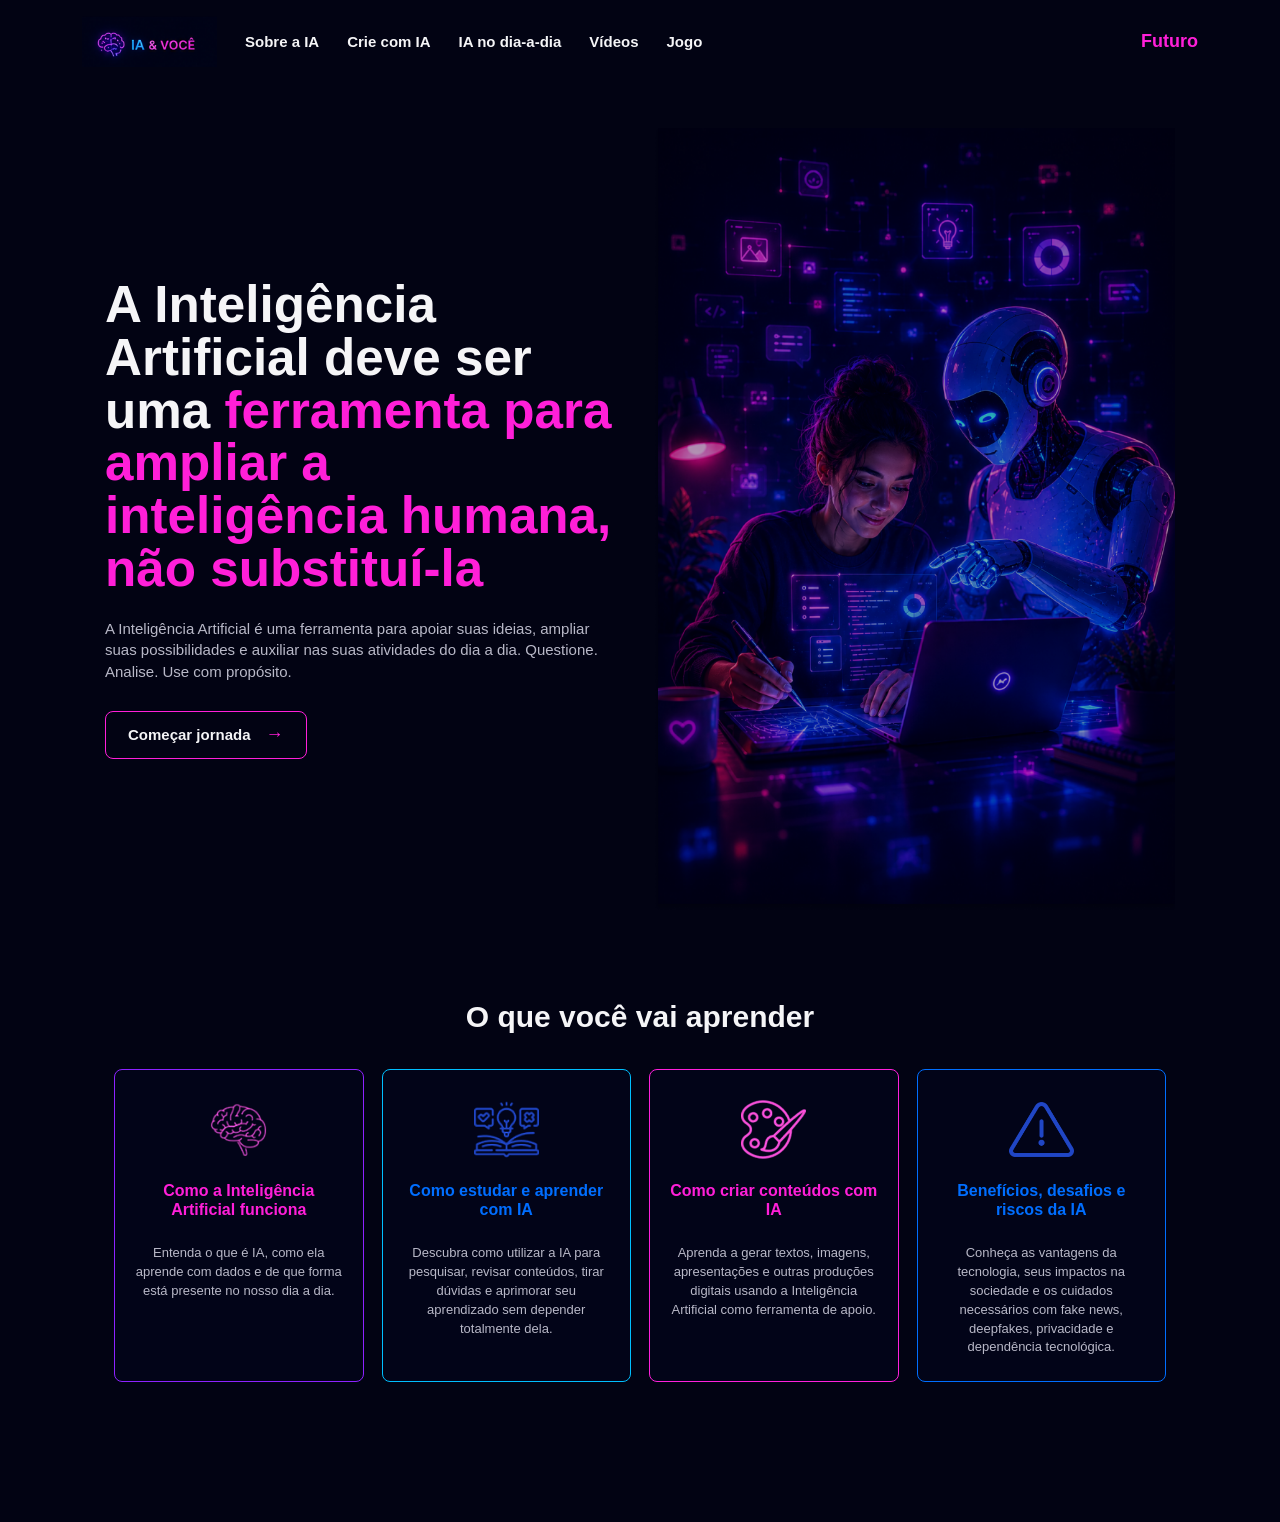
==== index.html @ 80032f6b "correção no caminho da página principal + pequenas correções de CSS" ====
<!DOCTYPE html>
<html lang="pt-br">

<head>
    <meta charset="UTF-8">
    <meta name="viewport" content="width=device-width, initial-scale=1.0">

    <title>IA & Você</title>

    <link rel="stylesheet" href="style.css">
</head>

<body>

    <div class="logoeafins">

        <img src="./img/logo.png" alt="Logo IA & Você">

        <a href="sobre.html">Sobre a IA</a>
        <a href="crie.html">Crie com IA</a>
        <a href="diaadia.html">IA no dia-a-dia</a>
        <a href="videos.html">Vídeos</a>
        <a href="jogo.html">Jogo</a>

        <h2>Futuro</h2>

    </div>


    <main class="pagina-principal">

        <section class="hero">

            <div class="hero-conteudo">

                <h1>
                    A Inteligência Artificial deve ser uma
                    <span>ferramenta para ampliar a inteligência humana,
                    não substituí-la</span>
                </h1>

                <p>
                    A Inteligência Artificial é uma ferramenta para apoiar
                    suas ideias, ampliar suas possibilidades e auxiliar nas
                    suas atividades do dia a dia. Questione. Analise. Use
                    com propósito.
                </p>

                <a href="sobre.html" class="btncomecar">
                    Começar jornada
                    <span>→</span>
                </a>

            </div>


            <div class="hero-imagem">

                <img
                    src="./img/image 5.png"
                    alt="Imagem de uma mulher utilizando Inteligência Artificial"
                >

            </div>

        </section>


        <section class="aprendizado">

            <h2>
                O que você vai aprender
            </h2>


            <div class="cards">

                <div class="card">

                    <div class="imagem-card">
                        <img
                            src="./img/brain-organ 1.png"
                            alt="Cérebro representando Inteligência Artificial"
                        >
                    </div>

                    <h3>
                        Como a Inteligência Artificial funciona
                    </h3>

                    <p>
                        Entenda o que é IA, como ela aprende com dados e de
                        que forma está presente no nosso dia a dia.
                    </p>

                </div>


                <div class="card">

                    <div class="imagem-card">
                        <img
                            src="./img/feasibility 1.png"
                            alt="Livro representando estudos"
                        >
                    </div>

                    <h3>
                        Como estudar e aprender com IA
                    </h3>

                    <p>
                        Descubra como utilizar a IA para pesquisar, revisar
                        conteúdos, tirar dúvidas e aprimorar seu aprendizado
                        sem depender totalmente dela.
                    </p>

                </div>


                <div class="card">

                    <div class="imagem-card">
                        <img
                            src="./img/paint 1.png"
                            alt="Paleta representando criação"
                        >
                    </div>

                    <h3>
                        Como criar conteúdos com IA
                    </h3>

                    <p>
                        Aprenda a gerar textos, imagens, apresentações e
                        outras produções digitais usando a Inteligência
                        Artificial como ferramenta de apoio.
                    </p>

                </div>


                <div class="card">

                    <div class="imagem-card">
                        <img
                            src="./img/warning 1.png"
                            alt="Símbolo de alerta"
                        >
                    </div>

                    <h3>
                        Benefícios, desafios e riscos da IA
                    </h3>

                    <p>
                        Conheça as vantagens da tecnologia, seus impactos na
                        sociedade e os cuidados necessários com fake news,
                        deepfakes, privacidade e dependência tecnológica.
                    </p>

                </div>

            </div>

        </section>

    </main>

</body>
</html>
---- style.css ----
:root {
    --bg: #020313;
    --bg-card: #05051a;

    --branco: #f5f5f7;
    --texto: #eeeeee;
    --texto-secundario: #b8b8c7;

    --roxo: #8d22ff;
    --roxo-claro: #b64cff;
    --magenta: #ff1fd8;
    --azul: #006eff;
    --ciano: #00eaff;

    --borda-roxa: #8d22ff;
    --borda-magenta: #ff20dc;
    --borda-azul: #00bfff;

    --fonte: Arial, Helvetica, sans-serif;

    --largura: 1180px;
}

* {
    margin: 0;
    padding: 0;
    box-sizing: border-box;
}

html {
    scroll-behavior: smooth;
}

body {
    min-height: 100vh;
    background: var(--bg);
    color: var(--texto);
    font-family: var(--fonte);
    overflow-x: hidden;
}

img {
    max-width: 100%;
    display: block;
}

a {
    color: inherit;
    text-decoration: none;
}

p {
    line-height: 1.45;
}

h1,
h2,
h3 {
    line-height: 1.15;
}

.logoeafins {
    width: 100%;
    max-width: var(--largura);
    margin: 0 auto;
    min-height: 72px;
    display: flex;
    align-items: center;
    padding: 16px 32px;
    gap: 28px;
}

.logoeafins img {
    width: 135px;
    height: auto;
    flex-shrink: 0;
}

.logoeafins a {
    position: relative;
    font-size: 15px;
    font-weight: 600;
    color: var(--branco);
    white-space: nowrap;
    transition:
        color 0.2s ease,
        transform 0.2s ease;
}

.logoeafins a:hover {
    color: var(--magenta);
    transform: translateY(-1px);
}

.logoeafins h2 {
    margin-left: auto;
    color: var(--magenta);
    font-size: 18px;
    font-weight: 700;
    white-space: nowrap;
}

body > h1,
body > h2 {
    max-width: var(--largura);
    margin-left: auto;
    margin-right: auto;
}

body > h1 {
    padding: 25px 32px 30px;
    font-size: clamp(32px, 4vw, 54px);
    font-weight: 700;
}

body > h2 {
    padding: 25px 32px;
    font-size: clamp(28px, 3vw, 42px);
}

h1,
h2,
h3 {
    color: var(--branco);
}

body:has(.cards) > div:nth-of-type(2) {
    max-width: 1180px;
    margin: 55px auto 0;
    padding: 0 60px;
}

body:has(.cards) > div:nth-of-type(2) h1 {
    max-width: 650px;
    font-size: clamp(38px, 5vw, 64px);
    font-weight: 700;
    line-height: 1.05;
}

body:has(.cards) > div:nth-of-type(2) h1::first-line {
    color: var(--branco);
}

body:has(.cards) > div:nth-of-type(2) p {
    max-width: 580px;
    margin-top: 25px;
    color: var(--texto-secundario);
    font-size: 17px;
}

.btncomecar {
    display: inline-flex;
    align-items: center;
    justify-content: center;
    margin: 30px 0 45px 60px;
    min-width: 190px;
    min-height: 48px;
    padding: 12px 22px;
    border: 1px solid var(--magenta);
    border-radius: 8px;
    color: var(--branco);
    font-size: 15px;
    font-weight: 600;
    transition:
        background-color 0.2s ease,
        box-shadow 0.2s ease,
        transform 0.2s ease;
}

.btncomecar:hover {
    background-color: rgba(255, 31, 216, 0.12);
    box-shadow:
        0 0 12px rgba(255, 31, 216, 0.35);
    transform: translateY(-2px);
}

body:has(.cards) > div:nth-of-type(4) {
    max-width: 1180px;
    margin: -180px auto 80px;
    padding: 0 40px;
    display: flex;
    justify-content: flex-end;
}

body:has(.cards) > div:nth-of-type(4) img {
    width: min(48%, 540px);
}

body:has(.cards) > div:nth-of-type(5) {
    max-width: var(--largura);
    margin: 0 auto 35px;
    padding: 0 32px;
}

body:has(.cards) > div:nth-of-type(5) h2 {
    text-align: center;
    font-size: 30px;
}

.cards {
    width: calc(100% - 64px);
    max-width: var(--largura);
    margin: 0 auto 70px;
    display: grid;
    grid-template-columns: repeat(4, 1fr);
    gap: 18px;
}

.card {
    min-height: 260px;
    padding: 24px 18px;
    border: 1px solid var(--borda-roxa);
    border-radius: 8px;
    background-color: rgba(3, 4, 25, 0.8);
    display: flex;
    flex-direction: column;
    align-items: center;
    text-align: center;
    transition:
        transform 0.2s ease,
        box-shadow 0.2s ease;
}

.card:nth-child(2) {
    border-color: var(--borda-azul);
}

.card:nth-child(3) {
    border-color: var(--borda-magenta);
}

.card:nth-child(4) {
    border-color: var(--azul);
}

.card:hover {
    transform: translateY(-5px);
    box-shadow:
        0 0 18px rgba(141, 34, 255, 0.18);
}

.imagem-card {
    width: 70px;
    height: 70px;
    display: flex;
    align-items: center;
    justify-content: center;
    margin-bottom: 18px;
}

.imagem-card img {
    max-width: 65px;
    max-height: 65px;
}

.card h3 {
    min-height: 48px;
    margin-bottom: 14px;
    color: var(--magenta);
    font-size: 16px;
}

.card:nth-child(2) h3,
.card:nth-child(4) h3 {
    color: var(--azul);
}

.card p {
    color: var(--texto-secundario);
    font-size: 13px;
}

body:has(.informacoes) > img {
    width: min(100%, 1180px);
    margin: 10px auto 30px;
    max-height: 420px;
    object-fit: cover;
    object-position: center;
}

body:has(.informacoes) > h1 {
    max-width: var(--largura);
    margin: 0 auto;
    padding: 0 32px 35px;
    font-size: 44px;
}

.informacoes {
    width: calc(100% - 64px);
    max-width: var(--largura);
    margin: 0 auto 70px;
}

.infrosa {
    margin-bottom: 30px;
    padding: 30px;
    border: 1px solid var(--borda-roxa);
    border-radius: 8px;
    background: rgba(4, 3, 25, 0.75);
}

.infrosa h3 {
    margin-bottom: 15px;
    color: var(--magenta);
    font-size: 20px;
}

.infrosa p {
    margin-bottom: 12px;
    color: var(--texto);
    font-size: 15px;
}

.infazul {
    margin-bottom: 50px;
    padding: 30px;
    border: 1px solid var(--borda-azul);
    border-radius: 8px;
    background: rgba(4, 3, 25, 0.75);
}

.infazul h3 {
    margin-bottom: 15px;
    color: var(--ciano);
    font-size: 20px;
}

.infazul p {
    margin-bottom: 12px;
    color: var(--texto);
    font-size: 15px;
}

.informacoes > h2 {
    margin-bottom: 28px;
    font-size: 30px;
}

.informacoes > h2::first-line {
    color: var(--branco);
}

.imagens {
    display: grid;
    grid-template-columns: repeat(3, 1fr);
    gap: 24px;
    padding: 25px;
    border: 1px solid var(--borda-roxa);
    border-radius: 8px;
}

.imagens > div {
    text-align: center;
}

.imagens img {
    width: 90px;
    height: 90px;
    object-fit: contain;
    margin: 0 auto 12px;
}

.imagens h3 {
    color: var(--magenta);
    font-size: 15px;
}

.social h3,
.assistentes h3 {
    color: var(--azul);
}

body:has(.cardcrie) > h1 {
    text-align: center;
    margin-bottom: 30px;
    font-size: 44px;
}

body:has(.cardcrie) > h1::first-line {
    color: var(--branco);
}

.roxo,
.rosa {
    width: calc(100% - 64px);
    max-width: var(--largura);
    margin: 0 auto 30px;
    padding: 28px 32px;
    border-radius: 8px;
    background: transparent;
    font-size: 15px;
}

.roxo {
    border: 1px solid var(--borda-roxa);
}

.rosa {
    border: 1px solid var(--borda-magenta);
}

body:has(.cardcrie) > h2 {
    max-width: var(--largura);
    margin: 50px auto 30px;
    padding: 0 32px;
    text-align: center;
    font-size: 30px;
}

.cardcrie {
    width: calc(100% - 64px);
    max-width: var(--largura);
    min-height: 180px;
    margin: 0 auto 24px;
    padding: 22px;
    display: flex;
    align-items: center;
    gap: 30px;
    border: 1px solid var(--borda-roxa);
    border-radius: 8px;
    background: rgba(4, 3, 25, 0.75);
}

.cardcrie:nth-of-type(2) {
    border-color: var(--borda-magenta);
}

.cardcrie:nth-of-type(3) {
    border-color: var(--borda-azul);
}

.cardcrie:nth-of-type(4) {
    border-color: var(--borda-magenta);
}

.imagecrie {
    width: 180px;
    min-width: 180px;
    height: 130px;
    display: flex;
    align-items: center;
    justify-content: center;
}

.imagecrie img {
    max-width: 100%;
    max-height: 100%;
    object-fit: contain;
}

.cardcrie p {
    color: var(--texto);
    font-size: 14px;
}

body:has(.cardcrie) hr {
    width: 100%;
    margin: 55px 0;
    border: 0;
    border-top: 1px solid rgba(255, 255, 255, 0.35);
}

body:has(.cardcrie) > p {
    max-width: var(--largura);
    margin: 0 auto 25px;
    padding: 0 32px;
    font-size: 15px;
}

.exemplo {
    width: calc(100% - 64px);
    max-width: 760px;
    margin: 25px auto 35px;
    padding: 28px 32px;
    border-radius: 18px;
    background: #4b096d;
    text-align: center;
}

.exemplo h2 {
    margin-bottom: 15px;
    font-size: 24px;
    color: var(--branco);
}

.exemplo p {
    color: var(--branco);
    font-size: 15px;
}

body:has(.cardcrie) > h3 {
    max-width: var(--largura);
    margin: 0 auto 12px;
    padding: 0 32px;
    font-size: 20px;
}

body:has(.cardcrie) > p:nth-last-of-type(2) {
    max-width: var(--largura);
    margin: 0 auto;
    padding: 0 32px;
    font-size: 15px;
}

.explicacao {
    width: calc(100% - 64px);
    max-width: 900px;
    margin: 0 auto 70px;
    padding: 30px;
    border-radius: 5px;
    background: #32005a;
    text-align: center;
}

.explicacao p {
    color: var(--texto);
    font-size: 15px;
}

body:has(.inf1) > h1 {
    margin: 0 auto 35px;
    text-align: center;
    font-size: 44px;
}

.inf1,
.inf2 {
    width: min(560px, calc(50% - 30px));
    min-height: 130px;

    padding: 24px;

    border: 1px solid var(--borda-roxa);
    border-radius: 8px;

    background: rgba(4, 3, 25, 0.75);

    position: relative;
}

.inf1 {
    margin-left: max(15px, calc((100% - 1180px) / 2));
}

.inf2 {
    margin-left: calc(50% + 15px);
    margin-top: -130px;
}

.inf1 p,
.inf2 p {
    color: var(--texto);
    font-size: 14px;
}

body:has(.inf1) > img {
    width: min(850px, 90%);
    margin: 50px auto 30px;
    object-fit: contain;
}

.textazul {
    width: calc(100% - 64px);
    max-width: 1100px;
    margin: 0 auto 35px;
    padding: 24px;
    border: 1px solid var(--borda-azul);
    border-radius: 8px;
}

.textazul p,
.textrosa p {
    font-size: 14px;
}

.textrosa {
    width: calc(100% - 64px);
    max-width: 1100px;
    margin: 0 auto 35px;
    padding: 24px;
    border: 1px solid var(--borda-roxa);
    border-radius: 8px;
}

body:has(.inf1) > h2 {
    max-width: 1100px;
    margin: 30px auto 15px;
    padding: 0;
    font-size: 30px;
}

body:has(.inf1) > a {
    display: block;
    width: fit-content;
    margin: 0 auto 70px;
}

body:has(.inf1) > a img {
    width: 50px;
    transition:
        transform 0.2s ease,
        filter 0.2s ease;
}

body:has(.inf1) > a:hover img {
    transform: translateX(5px);
    filter:
        drop-shadow(0 0 8px var(--ciano));
}

body:has(> h1:first-of-type):not(:has(.cards)):not(:has(.informacoes)):not(:has(.cardcrie)):not(:has(.inf1)) > h1 {
    text-align: center;
    margin-top: 40px;
    font-size: 44px;
}

@media (max-width: 900px) {
    .logoeafins {
        gap: 18px;
        padding: 14px 20px;
    }

    .logoeafins img {
        width: 115px;
    }

    .logoeafins a {
        font-size: 12px;
    }

    .logoeafins h2 {
        font-size: 15px;
    }

    .cards {
        grid-template-columns: repeat(2, 1fr);
    }

    body:has(.cards) > div:nth-of-type(2) {
        margin-top: 35px;
    }

    body:has(.cards) > div:nth-of-type(4) {
        margin-top: -100px;
    }

    body:has(.cards) > div:nth-of-type(4) img {
        width: 45%;
    }

    .inf1 {
        margin-left: 5%;
        width: 42%;
    }

    .inf2 {
        width: 42%;
        margin-left: 53%;
    }
}

@media (max-width: 650px) {
    .logoeafins {
        min-height: auto;
        flex-wrap: wrap;
        justify-content: center;
        padding: 18px 12px;
        gap: 14px;
    }

    .logoeafins img {
        width: 110px;
        margin-right: 100%;
        margin-bottom: -5px;
    }

    .logoeafins h2 {
        margin-left: 0;
    }

    body > h1 {
        padding-left: 20px;
        padding-right: 20px;
        font-size: 34px;
    }

    body:has(.cards) > div:nth-of-type(2) {
        margin-top: 25px;
        padding: 0 25px;
        text-align: center;
    }

    body:has(.cards) > div:nth-of-type(2) h1 {
        font-size: 38px;
    }

    body:has(.cards) > div:nth-of-type(2) p {
        font-size: 14px;
    }

    .btncomecar {
        margin-left: 25px;
    }

    body:has(.cards) > div:nth-of-type(4) {
        margin: 0 auto 50px;
        padding: 0 20px;
        justify-content: center;
    }

    body:has(.cards) > div:nth-of-type(4) img {
        width: 80%;
    }

    .cards {
        width: calc(100% - 32px);
        grid-template-columns: 1fr 1fr;
        gap: 12px;
    }

    .card {
        padding: 18px 12px;
        min-height: 230px;
    }

    .card h3 {
        font-size: 13px;
    }

    .card p {
        font-size: 11px;
    }

    body:has(.informacoes) > img {
        width: calc(100% - 30px);
    }

    .informacoes {
        width: calc(100% - 30px);
    }

    .infrosa,
    .infazul {
        padding: 20px;
    }

    .imagens {
        grid-template-columns: repeat(2, 1fr);
        padding: 18px;
    }

    .roxo,
    .rosa {
        width: calc(100% - 30px);
        padding: 20px;
    }

    .cardcrie {
        width: calc(100% - 30px);
        flex-direction: column;
        text-align: center;
    }

    .imagecrie {
        width: 150px;
        min-width: 150px;
    }

    .inf1,
    .inf2 {
        width: calc(100% - 30px);
        margin-left: auto;
        margin-right: auto;
        margin-top: 0;
        min-height: auto;
    }

    .inf2 {
        margin-top: 20px;
    }

    body:has(.inf1) > img {
        width: calc(100% - 30px);
        margin-top: 35px;
    }

    .textazul,
    .textrosa {
        width: calc(100% - 30px);
    }

    body:has(.inf1) > h2 {
        width: calc(100% - 30px);
        font-size: 25px;
    }
}

a:focus-visible {
    outline: 2px solid var(--ciano);
    outline-offset: 4px;
}

.pagina-principal {
    width: 100%;
    max-width: var(--largura);
    margin: 0 auto;
}

.hero {
    min-height: 560px;
    padding: 45px 55px;
    display: grid;
    grid-template-columns: 1fr 1fr;
    align-items: center;
    gap: 30px;
}

.hero-conteudo {
    position: relative;
    z-index: 2;
}

.hero h1 {
    max-width: 570px;
    font-size: clamp(36px, 4vw, 58px);
    line-height: 1.03;
    color: var(--branco);
}

.hero h1 span {
    color: var(--magenta);
}

.hero p {
    max-width: 500px;
    margin-top: 22px;
    color: var(--texto-secundario);
    font-size: 15px;
}

.hero .btncomecar {
    margin: 28px 0 0;
}

.hero .btncomecar span {
    margin-left: 15px;
    color: var(--magenta);
    font-size: 18px;
}

.hero-imagem {
    display: flex;
    justify-content: center;
    align-items: center;
}

.hero-imagem img {
    width: 100%;
    max-width: 520px;
    object-fit: contain;
}

.aprendizado {
    padding: 45px 32px 70px;
}

.aprendizado > h2 {
    margin-bottom: 35px;
    text-align: center;
    font-size: 30px;
    font-weight: 700;
}

@media (max-width: 700px) {
    .hero {
        grid-template-columns: 1fr;
        padding: 30px 20px;
        text-align: center;
    }

    .hero h1,
    .hero p {
        margin-left: auto;
        margin-right: auto;
    }

    .hero .btncomecar {
        margin-left: auto;
        margin-right: auto;
    }

    .hero-imagem {
        order: -1;
    }

    .hero-imagem img {
        max-width: 350px;
    }

    .aprendizado {
        padding-left: 16px;
        padding-right: 16px;
    }
}
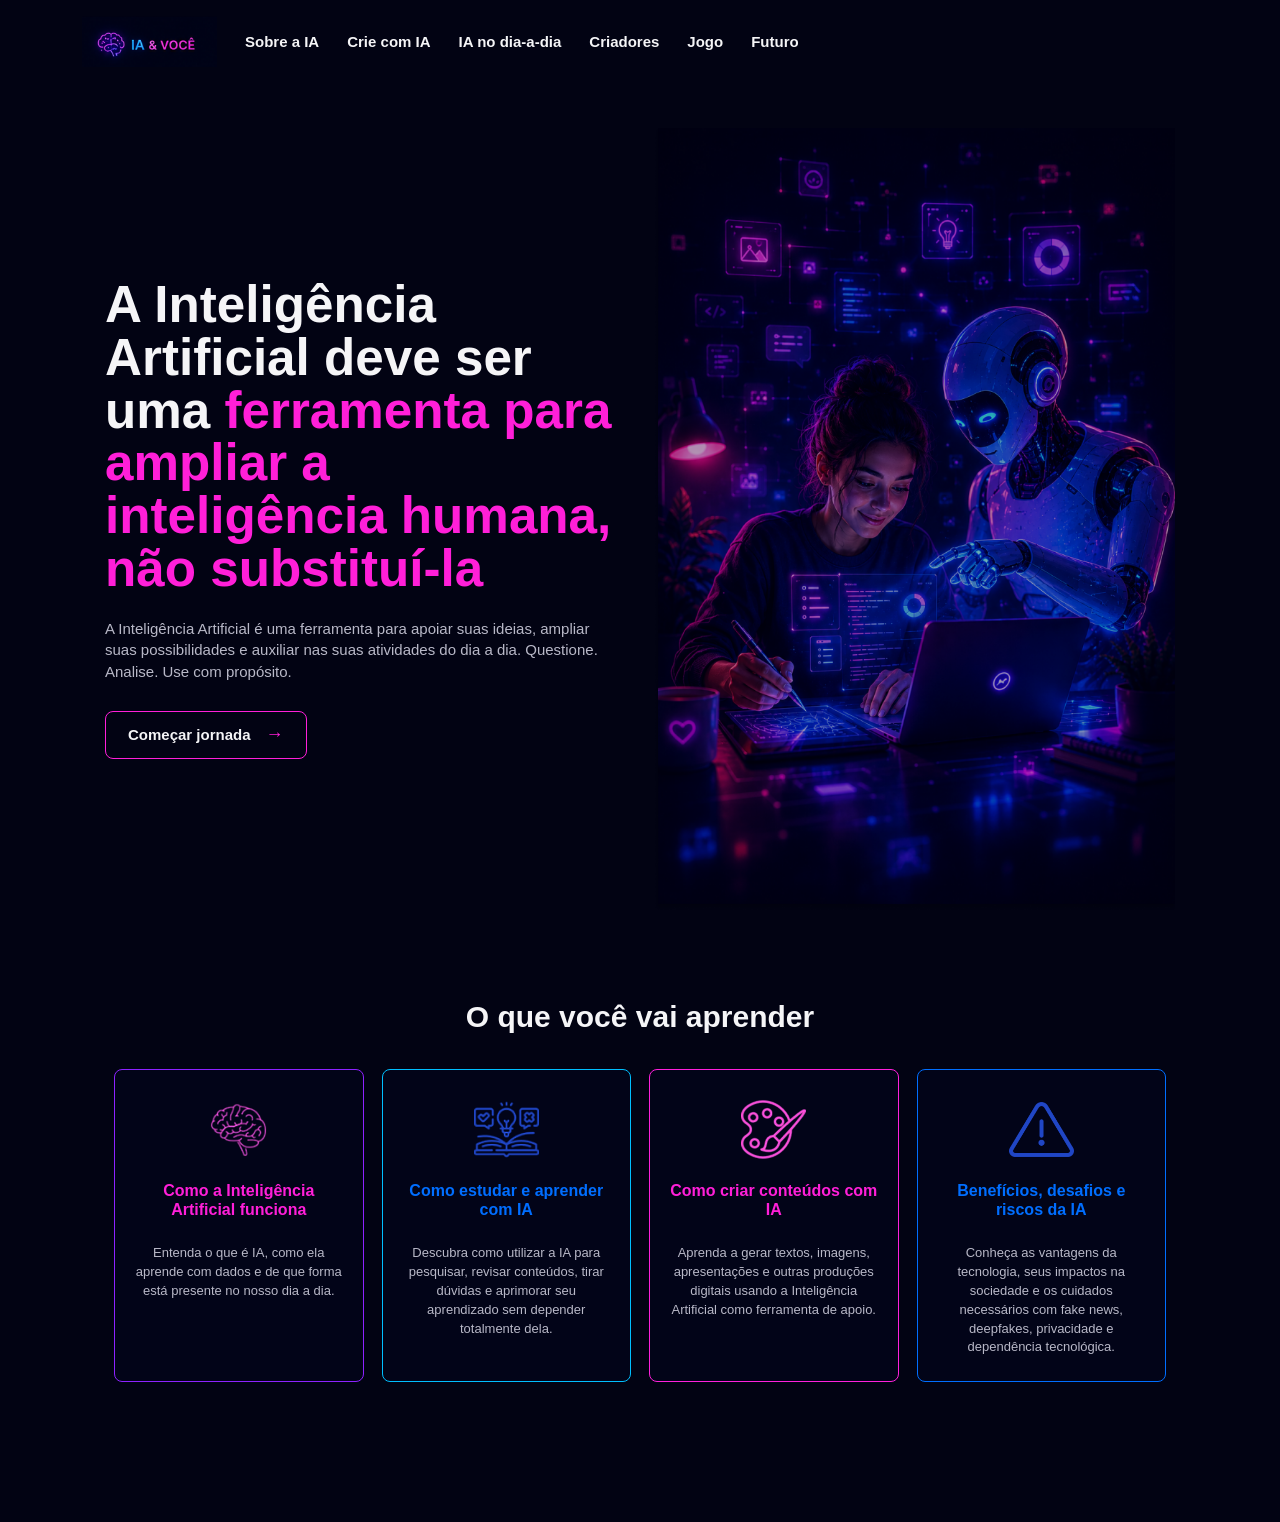
==== commit ef99f312: "futuro e criadores" ====
--- a/index.html
+++ b/index.html
@@ -19,10 +19,9 @@
         <a href="sobre.html">Sobre a IA</a>
         <a href="crie.html">Crie com IA</a>
         <a href="diaadia.html">IA no dia-a-dia</a>
-        <a href="videos.html">Vídeos</a>
+        <a href="cridores.html">Criadores</a>
         <a href="jogo.html">Jogo</a>
-
-        <h2>Futuro</h2>
+         <a href="futuro.html">Futuro</a>
 
     </div>
 
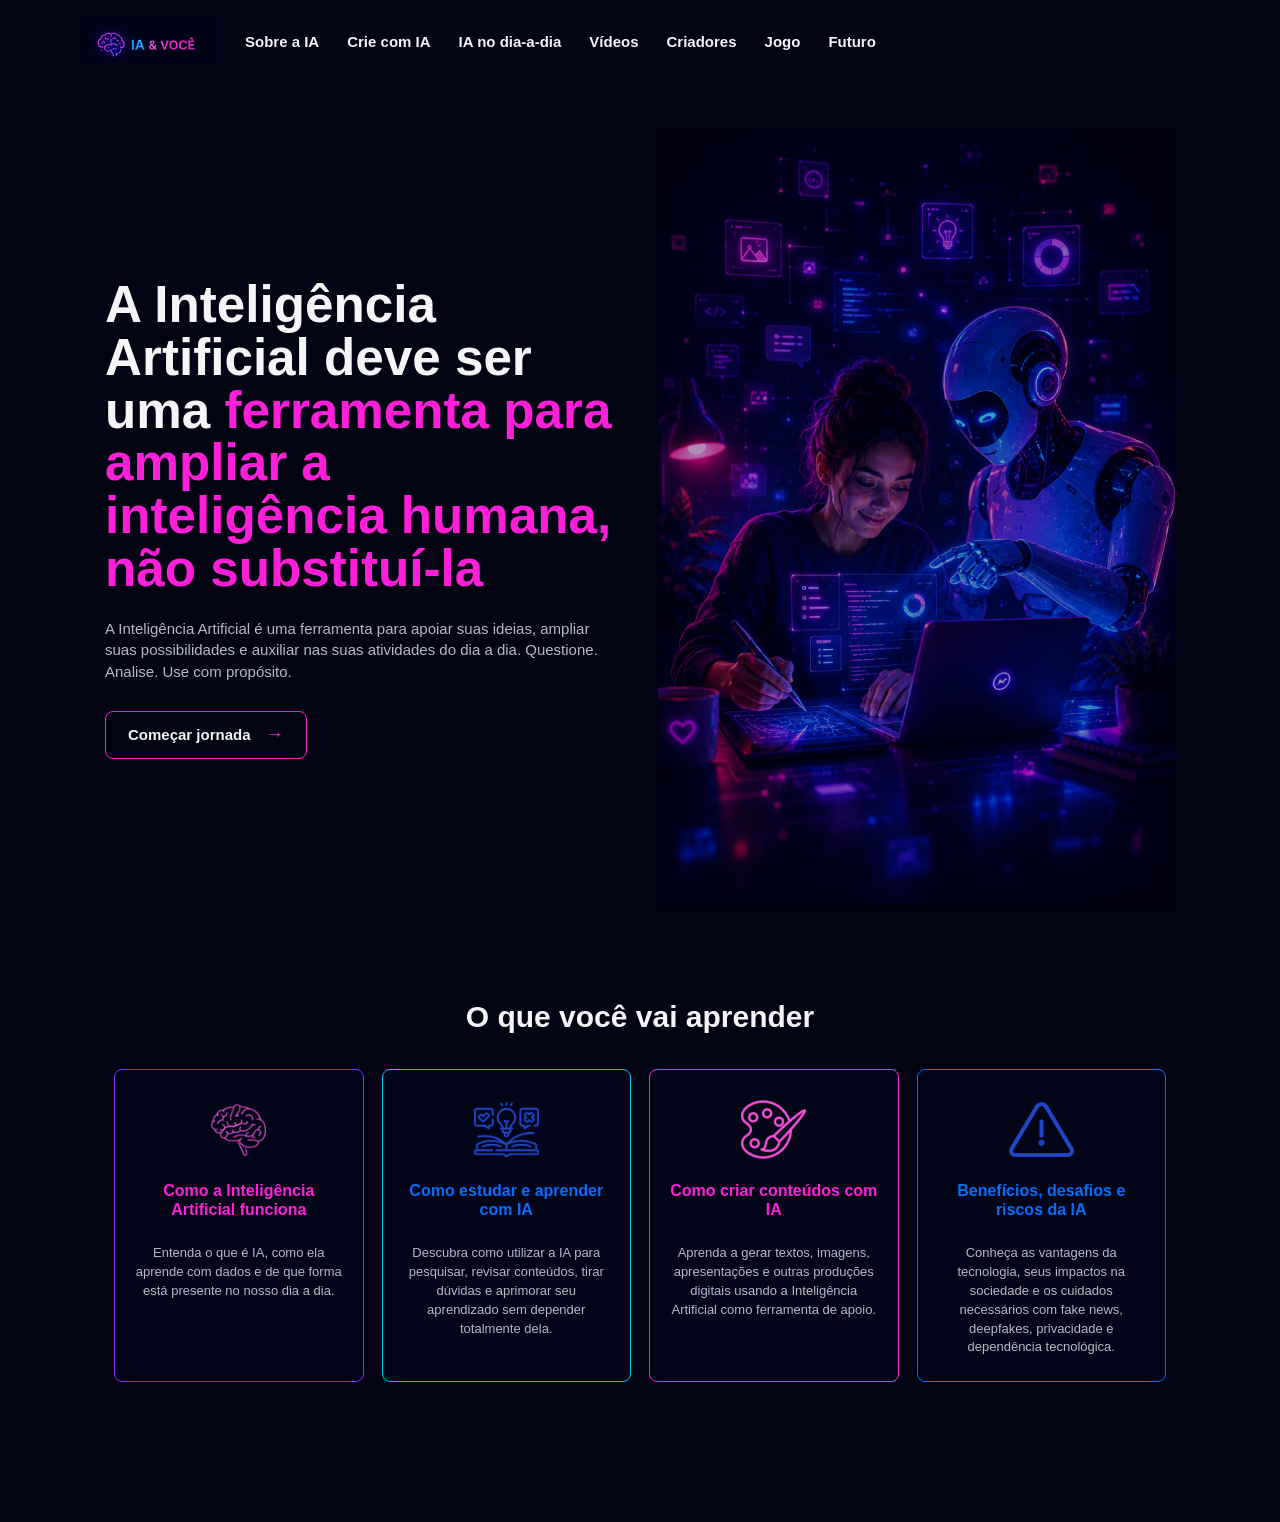
==== commit 3d44a5a9: "futuro e criadores" ====
--- a/index.html
+++ b/index.html
@@ -19,6 +19,7 @@
         <a href="sobre.html">Sobre a IA</a>
         <a href="crie.html">Crie com IA</a>
         <a href="diaadia.html">IA no dia-a-dia</a>
+        <a href="videos.html">Vídeos</a>
         <a href="cridores.html">Criadores</a>
         <a href="jogo.html">Jogo</a>
          <a href="futuro.html">Futuro</a>
